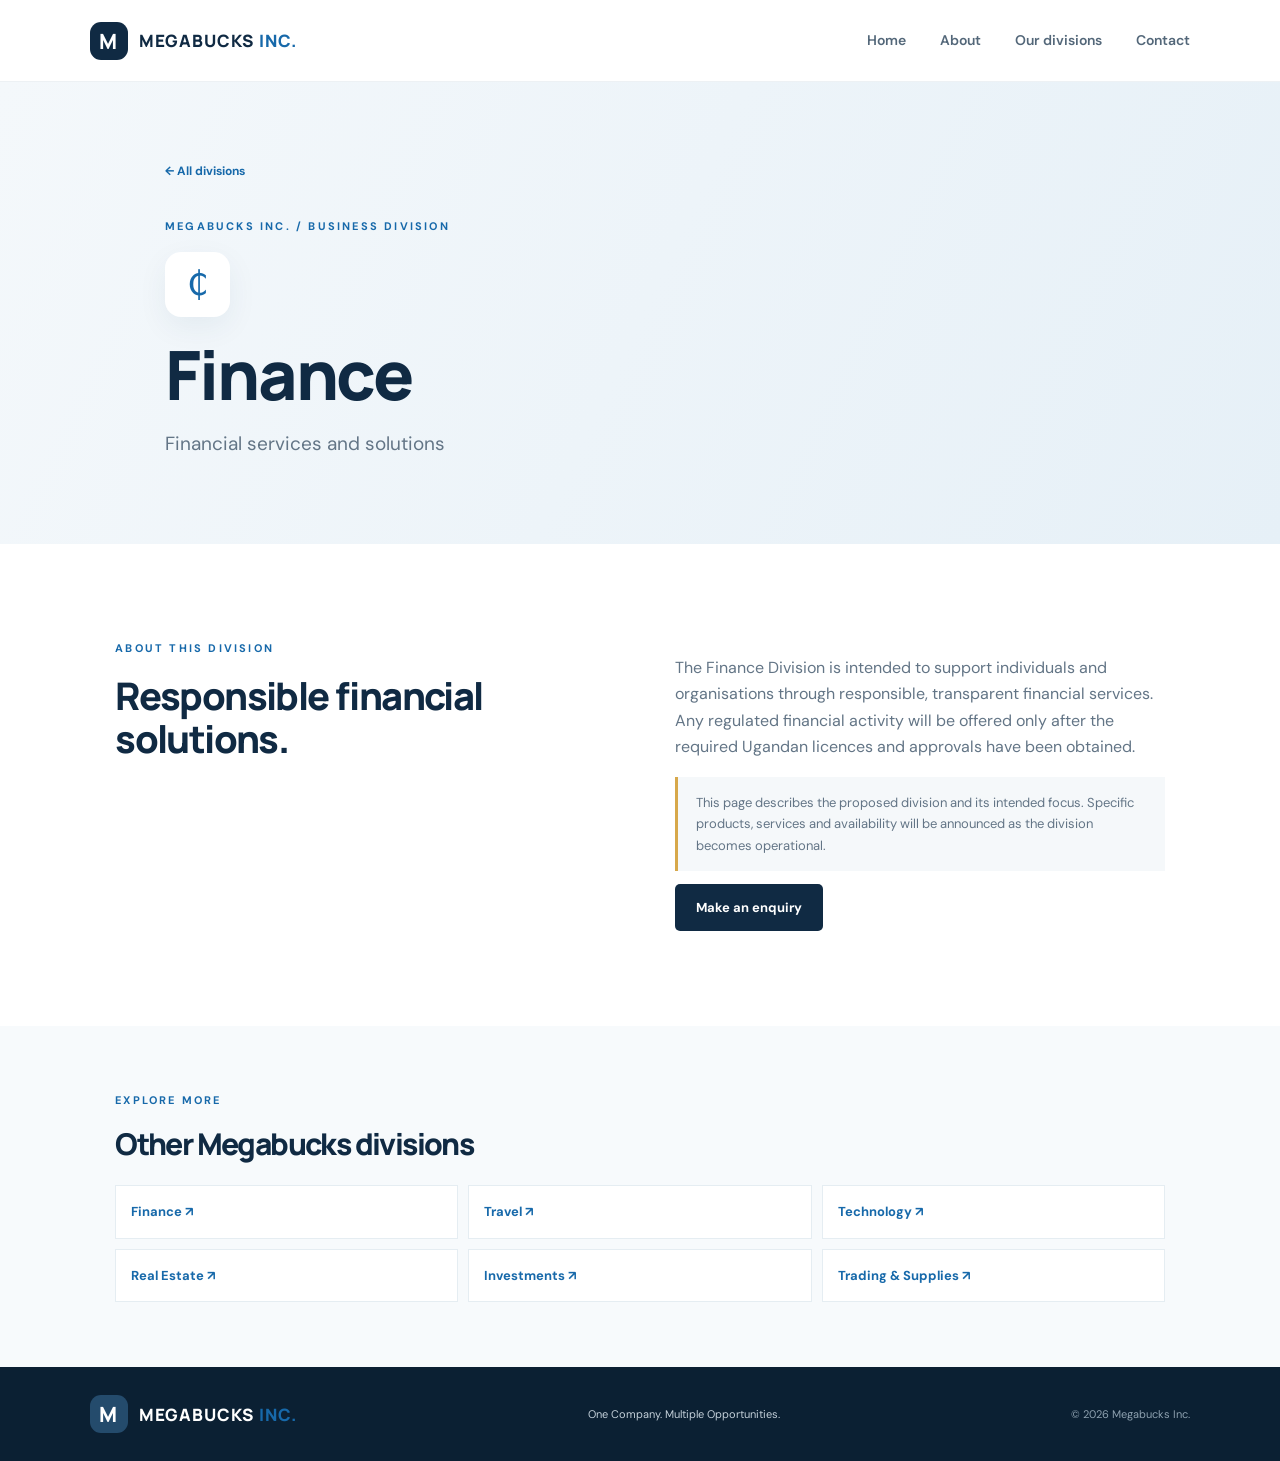
==== finance.html @ 0b972622 "Add files via upload" ====
<!DOCTYPE html>
<html lang="en">
<head>
  <meta charset="UTF-8"><meta name="viewport" content="width=device-width, initial-scale=1.0">
  <meta name="description" content="Megabucks Inc. Finance Division.">
  <title>Finance | Megabucks Inc.</title>
  <link rel="stylesheet" href="css/main.css"><link rel="stylesheet" href="css/finance.css">
</head>
<body class="division-page finance-page">
  <header class="site-header">
    <a class="brand" href="index.html"><span class="brand-mark">M</span><span>MEGABUCKS<span class="brand-inc"> INC.</span></span></a>
    <button class="menu-toggle" aria-label="Toggle navigation" aria-expanded="false">☰</button>
    <nav class="nav"><a href="index.html">Home</a><a href="index.html#about">About</a><a href="index.html#divisions">Our divisions</a><a href="index.html#contact">Contact</a></nav>
  </header>
  <main>
    <section class="division-hero">
      <div class="division-hero-inner"><a class="back-link" href="index.html#divisions">← All divisions</a><p class="eyebrow">Megabucks Inc. / Business division</p><div class="division-symbol">₵</div><h1>Finance</h1><p class="division-subtitle">Financial services and solutions</p></div>
    </section>
    <section class="section division-detail">
      <div><p class="eyebrow">About this division</p><h2>Responsible financial solutions.</h2></div>
      <div><p>The Finance Division is intended to support individuals and organisations through responsible, transparent financial services. Any regulated financial activity will be offered only after the required Ugandan licences and approvals have been obtained.</p><p class="division-note">This page describes the proposed division and its intended focus. Specific products, services and availability will be announced as the division becomes operational.</p><a class="btn btn-primary" href="index.html#contact">Make an enquiry</a></div>
    </section>
    <section class="other-divisions"><div class="section"><p class="eyebrow">Explore more</p><h2>Other Megabucks divisions</h2><div class="other-links"><a href="finance.html">Finance ↗</a><a href="travel.html">Travel ↗</a><a href="technology.html">Technology ↗</a><a href="real-estate.html">Real Estate ↗</a><a href="investments.html">Investments ↗</a><a href="trading.html">Trading & Supplies ↗</a></div></div></section>
  </main>
  <footer class="footer"><a class="brand footer-brand" href="index.html"><span class="brand-mark">M</span><span>MEGABUCKS<span class="brand-inc"> INC.</span></span></a><p>One Company. Multiple Opportunities.</p><span>© <span id="year"></span> Megabucks Inc.</span></footer>
  <script src="js/main.js"></script>
</body></html>
---- css/main.css ----
@import url('https://fonts.googleapis.com/css2?family=DM+Sans:wght@400;500;600;700&family=Manrope:wght@400;500;600;700;800&display=swap');
:root{--navy:#102a43;--blue:#1769aa;--sky:#eaf3fa;--ink:#172b3a;--muted:#637586;--line:#dce5ec;--white:#fff;--gold:#d7a84b}
*{box-sizing:border-box}html{scroll-behavior:smooth}body{margin:0;font-family:'DM Sans',Arial,sans-serif;color:var(--ink);background:#fff;line-height:1.65}a{color:inherit;text-decoration:none}.site-header{height:82px;padding:0 7%;display:flex;align-items:center;justify-content:space-between;border-bottom:1px solid #edf1f4;background:#fff;position:sticky;top:0;z-index:10}.brand{display:flex;align-items:center;gap:11px;font:800 17px Manrope,sans-serif;letter-spacing:1.1px;color:var(--navy)}.brand-mark{width:38px;height:38px;border-radius:11px;background:var(--navy);color:white;display:grid;place-items:center;font:800 21px Manrope}.brand-inc{color:var(--blue)}.nav{display:flex;gap:34px;font-size:14px;font-weight:600;color:#536779}.nav a:hover,.nav a.active{color:var(--blue)}.menu-toggle{display:none;border:0;background:none;font-size:25px;color:var(--navy)}.hero{padding:92px 9% 100px;min-height:570px;background:linear-gradient(115deg,#f5f9fc 0%,#edf5fb 57%,#e3eff8 100%);display:grid;grid-template-columns:1.1fr .9fr;align-items:center;gap:50px;overflow:hidden}.eyebrow{font-size:11px;letter-spacing:2.2px;text-transform:uppercase;font-weight:700;color:var(--blue);margin:0 0 17px}.hero h1,.section h2,.statement h2{font:800 clamp(38px,5vw,65px)/1.12 Manrope,sans-serif;letter-spacing:-2.5px;color:var(--navy);margin:0}.hero h1 span,.statement h2 span{color:var(--blue)}.hero-copy{max-width:510px;color:#526879;font-size:18px;margin:24px 0 30px}.hero-actions{display:flex;gap:13px;flex-wrap:wrap}.btn{padding:13px 21px;border-radius:5px;font-size:13px;font-weight:700;display:inline-block}.btn-primary{background:var(--navy);color:white}.btn-primary:hover{background:var(--blue)}.btn-outline{border:1px solid #b8c9d7;color:var(--navy)}.hero-art{height:360px;position:relative;display:grid;place-items:center}.orbit{position:absolute;border:1px solid #c5d9e8;border-radius:50%;width:330px;height:330px}.orbit-two{width:250px;height:250px;border-color:#b0cce0}.hero-monogram{width:175px;height:175px;border-radius:48px;background:linear-gradient(145deg,#173f65,#0b2742);color:#fff;display:grid;place-items:center;font:800 95px Manrope;box-shadow:0 25px 60px #173f6533;transform:rotate(-8deg)}.hero-monogram span{font-size:34px;color:#e1b95e;position:absolute;right:35px;top:32px}.float-card{position:absolute;background:#fff;padding:13px 18px;border-radius:7px;box-shadow:0 10px 35px #183d5a18;font-size:12px;color:#4f6373}.float-card b{color:var(--blue);margin-left:8px}.card-top{top:45px;right:0}.card-bottom{bottom:45px;left:0}.dot{display:inline-block;width:7px;height:7px;background:#41a67a;border-radius:50%;margin-right:8px}.trust-strip{display:flex;align-items:center;justify-content:center;gap:25px;padding:22px 5%;font-size:10px;letter-spacing:1.7px;font-weight:700;color:#708393;border-bottom:1px solid #edf1f4}.trust-strip i{height:4px;width:4px;border-radius:50%;background:var(--gold)}.section{padding:95px 9%}.section-heading{margin-bottom:42px}.section h2{font-size:clamp(32px,4vw,46px);letter-spacing:-1.6px}.about-grid{display:grid;grid-template-columns:1fr 1fr;gap:80px}.lead{font:600 23px/1.5 Manrope;color:#36536a;margin:0}.about-grid>div{color:var(--muted);max-width:520px}.text-link{display:inline-block;color:var(--blue);font-weight:700;font-size:13px;margin-top:13px}.text-link span{margin-left:8px}.divisions-section{background:#f7fafc}.heading-row{display:flex;justify-content:space-between;align-items:end;gap:30px}.section-intro{max-width:330px;color:var(--muted);font-size:14px;margin:0 0 5px}.division-grid{display:grid;grid-template-columns:repeat(3,1fr);gap:17px}.division-card{background:#fff;border:1px solid #e5edf2;padding:27px 25px 25px;min-height:255px;transition:.2s;display:flex;flex-direction:column}.division-card:hover{transform:translateY(-5px);box-shadow:0 15px 35px #173f6510;border-color:#b8d1e3}.card-icon{width:43px;height:43px;border-radius:10px;background:var(--sky);color:var(--blue);display:grid;place-items:center;font-size:23px;margin-bottom:20px}.card-number{font-size:9px;letter-spacing:1.7px;color:#8798a6;font-weight:700}.division-card h3{font:700 20px Manrope;color:var(--navy);margin:8px 0}.division-card p{font-size:13px;color:var(--muted);margin:0 0 22px}.card-link{font-size:12px;color:var(--blue);font-weight:700;margin-top:auto}.statement{background:var(--navy);color:#fff;text-align:center;padding:88px 20px}.statement .eyebrow{color:#e1b95e}.statement h2{color:#fff;font-size:clamp(38px,5vw,58px)}.statement>p:last-child{color:#c4d2de;margin:20px auto 0;max-width:470px}.contact-section{display:grid;grid-template-columns:1.2fr .8fr;gap:70px;align-items:center}.contact-section h2{font-size:42px}.contact-section>div:first-child>p:last-child{color:var(--muted);max-width:470px}.contact-panel{padding:28px;border:1px solid var(--line);border-radius:8px}.contact-label{font-size:10px;text-transform:uppercase;letter-spacing:1.5px;color:var(--muted);font-weight:700}.contact-panel>a{font:700 20px Manrope;color:var(--blue);overflow-wrap:anywhere}.small-note{font-size:11px;color:#8998a4;margin-bottom:0}.footer{background:#0b2033;color:#c4d0da;padding:28px 7%;display:flex;align-items:center;justify-content:space-between;gap:20px;font-size:11px}.footer-brand{color:#fff}.footer-brand .brand-mark{background:#244b6c}.footer>p{margin:0}.footer>span{color:#8ea1b0}
@media(max-width:800px){.site-header{height:70px;padding:0 5%}.menu-toggle{display:block}.nav{display:none;position:absolute;top:70px;left:0;right:0;background:white;padding:18px 6%;flex-direction:column;gap:17px;border-bottom:1px solid var(--line)}.nav.open{display:flex}.hero{padding:65px 7%;grid-template-columns:1fr;gap:20px}.hero-art{height:280px}.orbit{width:260px;height:260px}.orbit-two{width:200px;height:200px}.hero-monogram{width:135px;height:135px;font-size:75px}.hero-monogram span{right:30px;top:25px}.trust-strip{flex-wrap:wrap;gap:12px;text-align:center}.section{padding:70px 7%}.about-grid,.contact-section{grid-template-columns:1fr;gap:25px}.heading-row{display:block}.section-intro{margin-top:15px}.division-grid{grid-template-columns:repeat(2,1fr)}.footer{flex-wrap:wrap}.footer>p{order:3;width:100%}}
@media(max-width:520px){.hero h1{font-size:43px}.hero-copy{font-size:16px}.division-grid{grid-template-columns:1fr}.division-card{min-height:220px}.contact-section h2{font-size:34px}.footer{align-items:flex-start;flex-direction:column}.trust-strip{font-size:9px}}
---- css/finance.css ----
.finance-page .division-hero{background:linear-gradient(115deg,#f4f8fb,#e6f0f7);padding:75px 9% 85px;}
.finance-page .division-hero-inner{max-width:950px;margin:auto;}
.finance-page .back-link{font-size:12px;font-weight:700;color:#1769aa;display:inline-block;margin-bottom:35px}
.finance-page .division-symbol{width:65px;height:65px;border-radius:16px;background:#fff;color:#1769aa;display:grid;place-items:center;font-size:34px;box-shadow:0 10px 30px #173f6510;margin-bottom:20px}
.finance-page .division-hero h1{font:800 clamp(42px,6vw,68px)/1.1 Manrope,sans-serif;color:#102a43;letter-spacing:-2px;margin:0}
.finance-page .division-subtitle{font-size:19px;color:#637586;margin:16px 0 0;max-width:600px}
.finance-page .division-detail{display:grid;grid-template-columns:1fr 1fr;gap:70px;align-items:start}
.finance-page .division-detail h2{font-size:38px}
.finance-page .division-detail>div:nth-child(2){color:#637586;max-width:580px}
.finance-page .division-note{padding:15px 18px;background:#f5f8fa;border-left:3px solid #d7a84b;font-size:13px}
.finance-page .other-divisions{background:#f7fafc}
.finance-page .other-divisions .section{padding-top:65px;padding-bottom:65px}
.finance-page .other-divisions h2{font-size:30px;margin-bottom:25px}
.finance-page .other-links{display:grid;grid-template-columns:repeat(3,1fr);gap:10px}
.finance-page .other-links a{padding:15px;background:#fff;border:1px solid #e5edf2;font-size:13px;font-weight:700;color:#1769aa}
.finance-page .other-links a:hover{border-color:#1769aa}
@media(max-width:700px){.finance-page .division-hero{padding:55px 7%}.finance-page .division-detail{grid-template-columns:1fr;gap:20px}.finance-page .other-links{grid-template-columns:repeat(2,1fr)}}
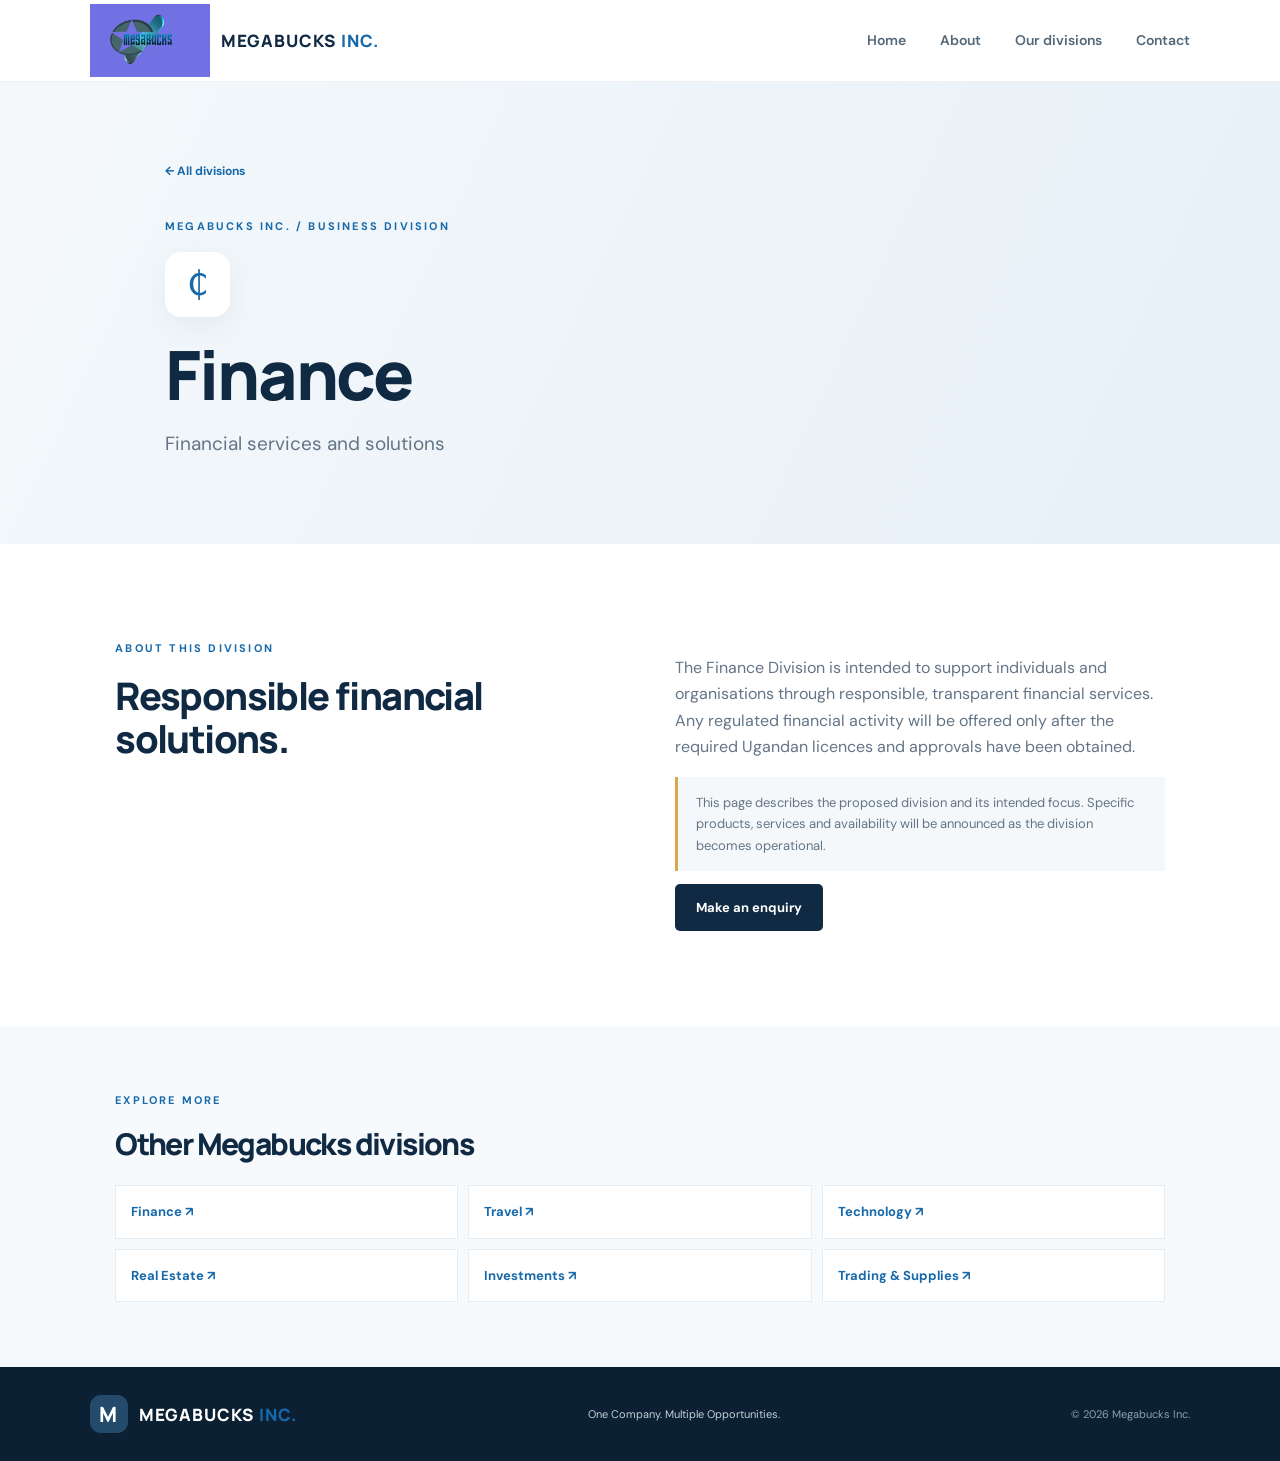
==== commit 12761cd6: "Update finance.html" ====
--- a/finance.html
+++ b/finance.html
@@ -8,7 +8,7 @@
 </head>
 <body class="division-page finance-page">
   <header class="site-header">
-    <a class="brand" href="index.html"><span class="brand-mark">M</span><span>MEGABUCKS<span class="brand-inc"> INC.</span></span></a>
+    <a class="brand" href="index.html"><img src = "meg.jpg" alt = "logo" class = "logo" width = "120px" /></span><span>MEGABUCKS<span class="brand-inc"> INC.</span></span></a>
     <button class="menu-toggle" aria-label="Toggle navigation" aria-expanded="false">☰</button>
     <nav class="nav"><a href="index.html">Home</a><a href="index.html#about">About</a><a href="index.html#divisions">Our divisions</a><a href="index.html#contact">Contact</a></nav>
   </header>
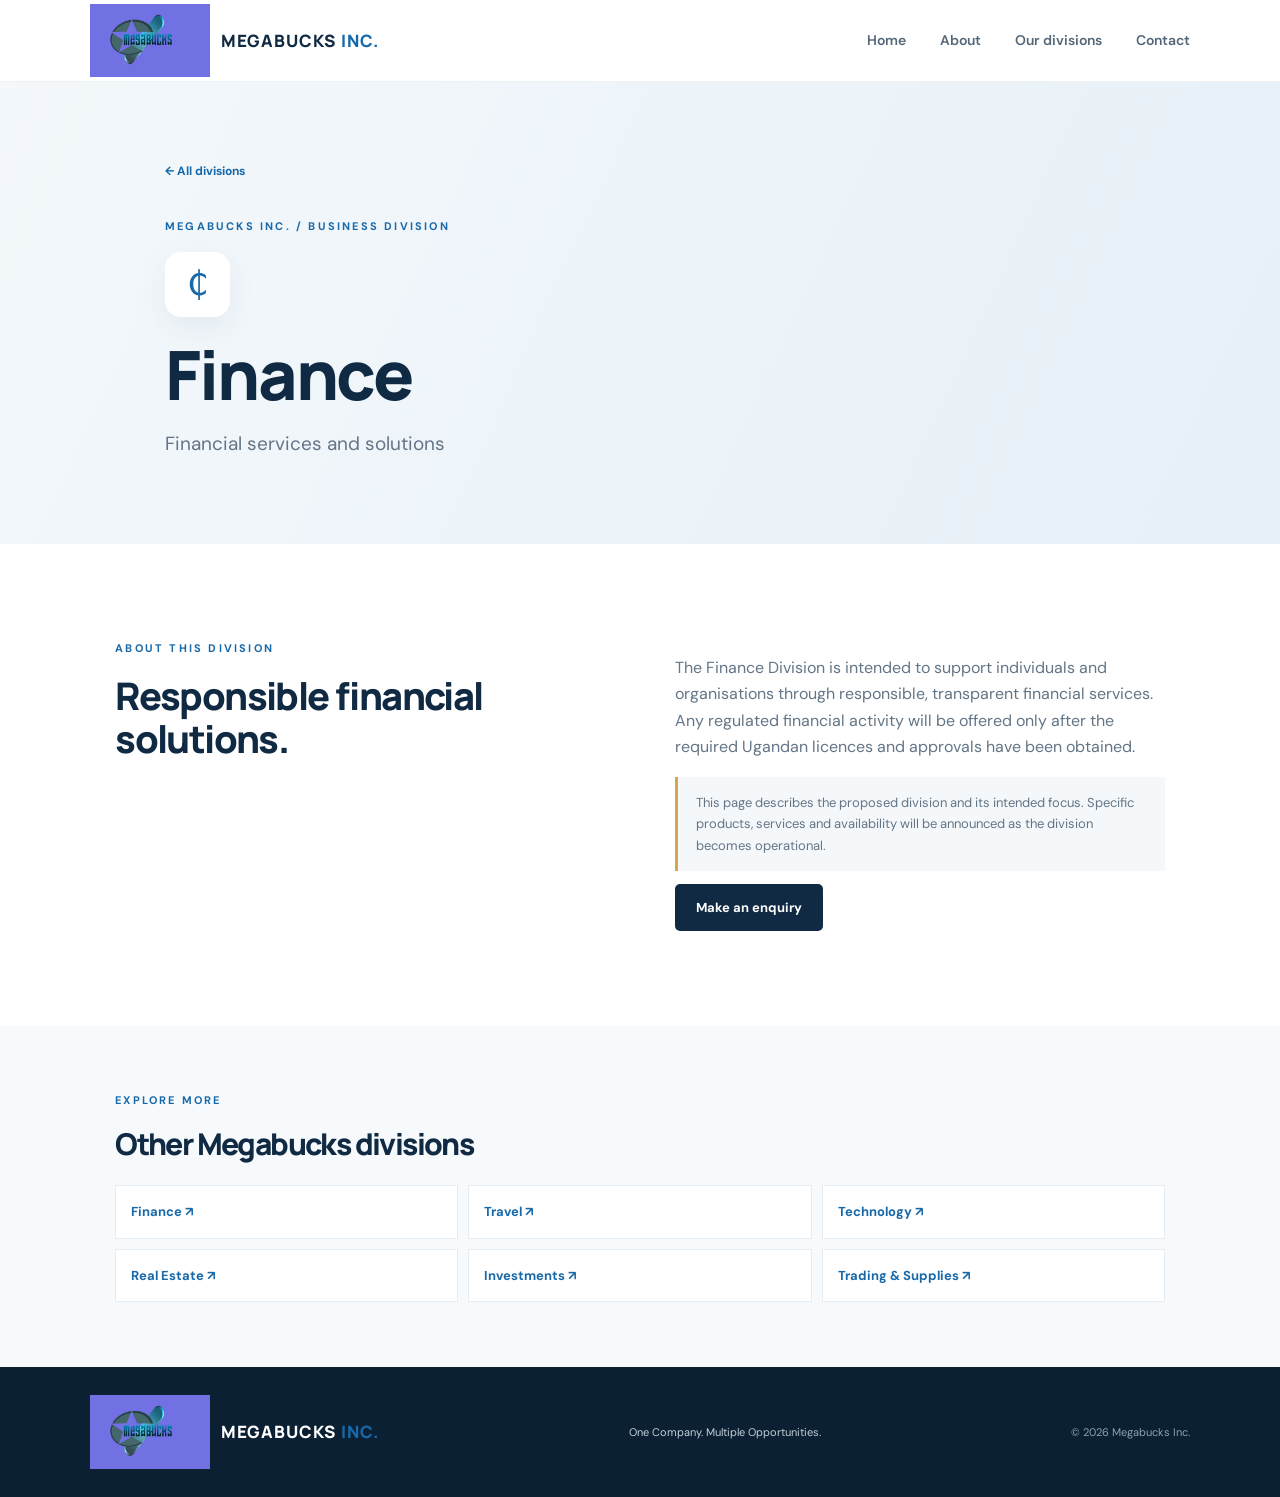
==== commit 009022d1: "Update finance.html" ====
--- a/finance.html
+++ b/finance.html
@@ -8,7 +8,7 @@
 </head>
 <body class="division-page finance-page">
   <header class="site-header">
-    <a class="brand" href="index.html"><img src = "meg.jpg" alt = "logo" class = "logo" width = "120px" /></span><span>MEGABUCKS<span class="brand-inc"> INC.</span></span></a>
+    <a class="brand" href="index.html"><img src = "meg.jpg" alt = "logo" class = "logo" width = "120px" /><span>MEGABUCKS<span class="brand-inc"> INC.</span></span></a>
     <button class="menu-toggle" aria-label="Toggle navigation" aria-expanded="false">☰</button>
     <nav class="nav"><a href="index.html">Home</a><a href="index.html#about">About</a><a href="index.html#divisions">Our divisions</a><a href="index.html#contact">Contact</a></nav>
   </header>
@@ -22,6 +22,6 @@
     </section>
     <section class="other-divisions"><div class="section"><p class="eyebrow">Explore more</p><h2>Other Megabucks divisions</h2><div class="other-links"><a href="finance.html">Finance ↗</a><a href="travel.html">Travel ↗</a><a href="technology.html">Technology ↗</a><a href="real-estate.html">Real Estate ↗</a><a href="investments.html">Investments ↗</a><a href="trading.html">Trading & Supplies ↗</a></div></div></section>
   </main>
-  <footer class="footer"><a class="brand footer-brand" href="index.html"><span class="brand-mark">M</span><span>MEGABUCKS<span class="brand-inc"> INC.</span></span></a><p>One Company. Multiple Opportunities.</p><span>© <span id="year"></span> Megabucks Inc.</span></footer>
+  <footer class="footer"><a class="brand footer-brand" href="index.html"><img src = "meg.jpg" alt = "logo" class = "logo" width = "120px" /><span>MEGABUCKS<span class="brand-inc"> INC.</span></span></a><p>One Company. Multiple Opportunities.</p><span>© <span id="year"></span> Megabucks Inc.</span></footer>
   <script src="js/main.js"></script>
 </body></html>
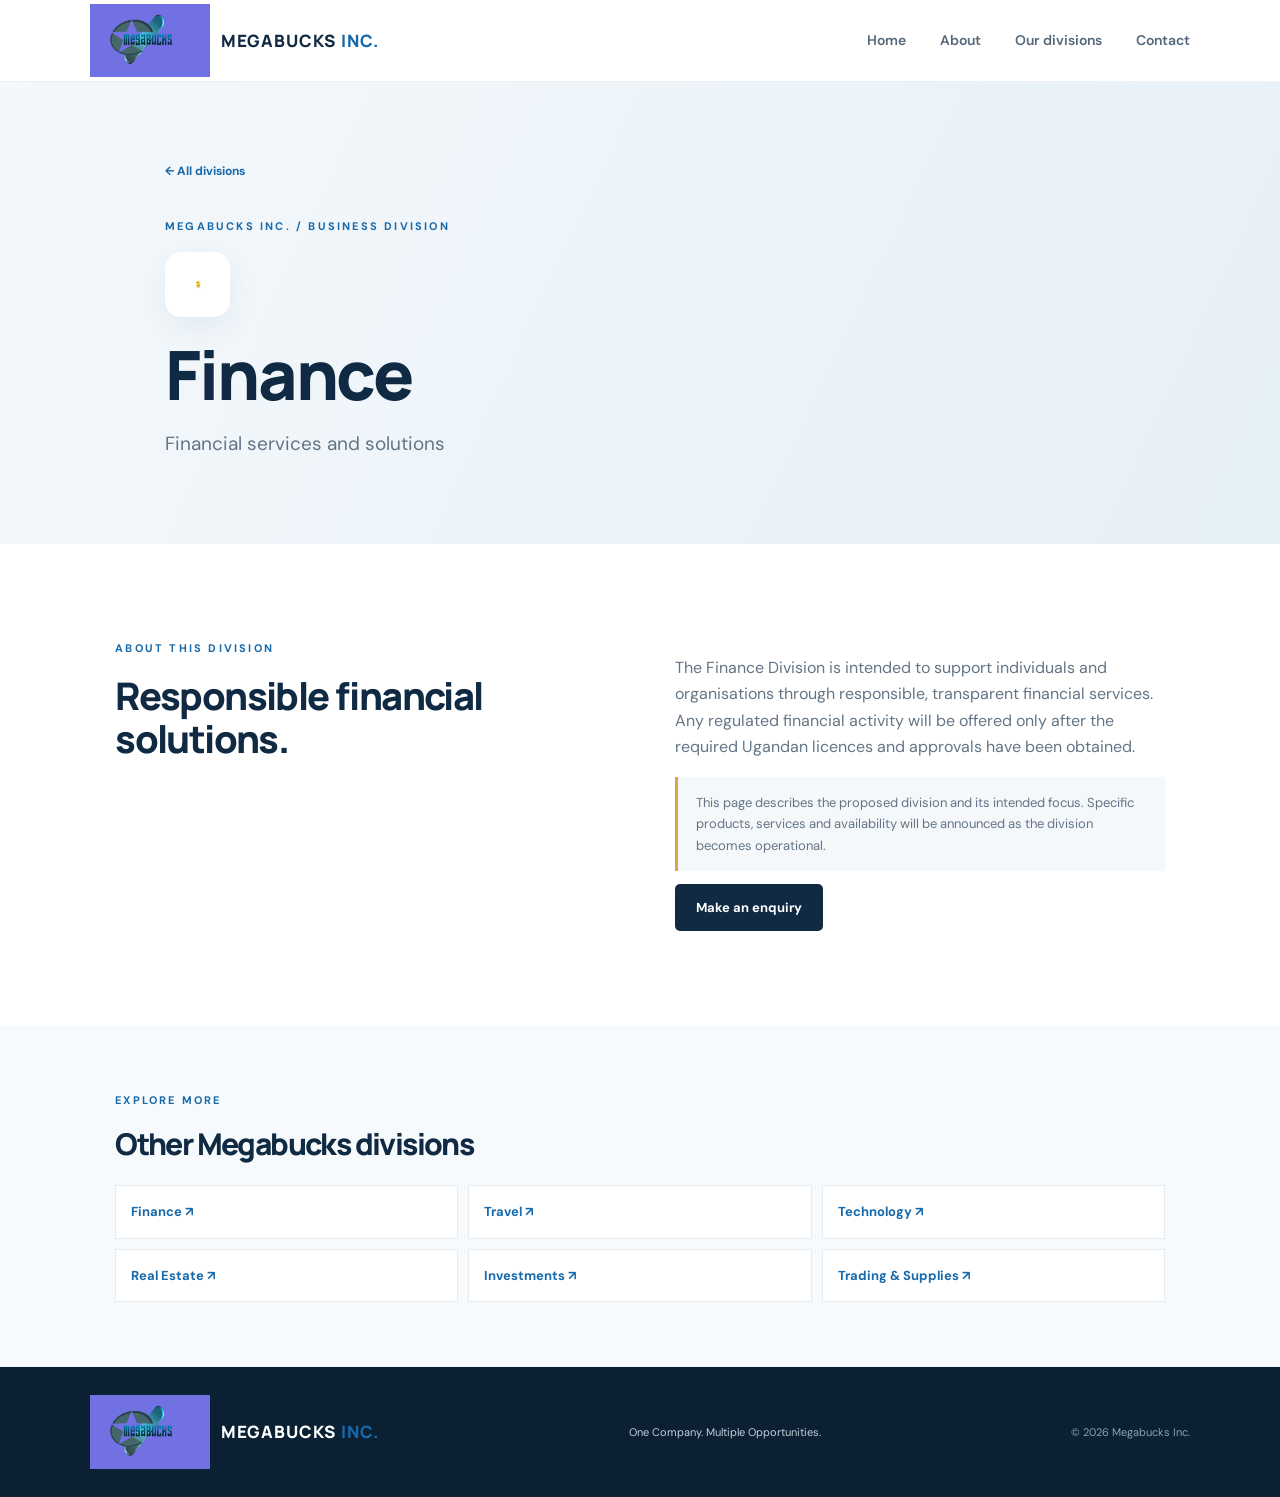
==== commit e4c801b6: "Update finance.html" ====
--- a/finance.html
+++ b/finance.html
@@ -14,7 +14,7 @@
   </header>
   <main>
     <section class="division-hero">
-      <div class="division-hero-inner"><a class="back-link" href="index.html#divisions">← All divisions</a><p class="eyebrow">Megabucks Inc. / Business division</p><div class="division-symbol">₵</div><h1>Finance</h1><p class="division-subtitle">Financial services and solutions</p></div>
+      <div class="division-hero-inner"><a class="back-link" href="index.html#divisions">← All divisions</a><p class="eyebrow">Megabucks Inc. / Business division</p><div class="division-symbol"><img src = "dollar.jpg" alt = "logo" class = "logo" width = "10px" /></div><h1>Finance</h1><p class="division-subtitle">Financial services and solutions</p></div>
     </section>
     <section class="section division-detail">
       <div><p class="eyebrow">About this division</p><h2>Responsible financial solutions.</h2></div>
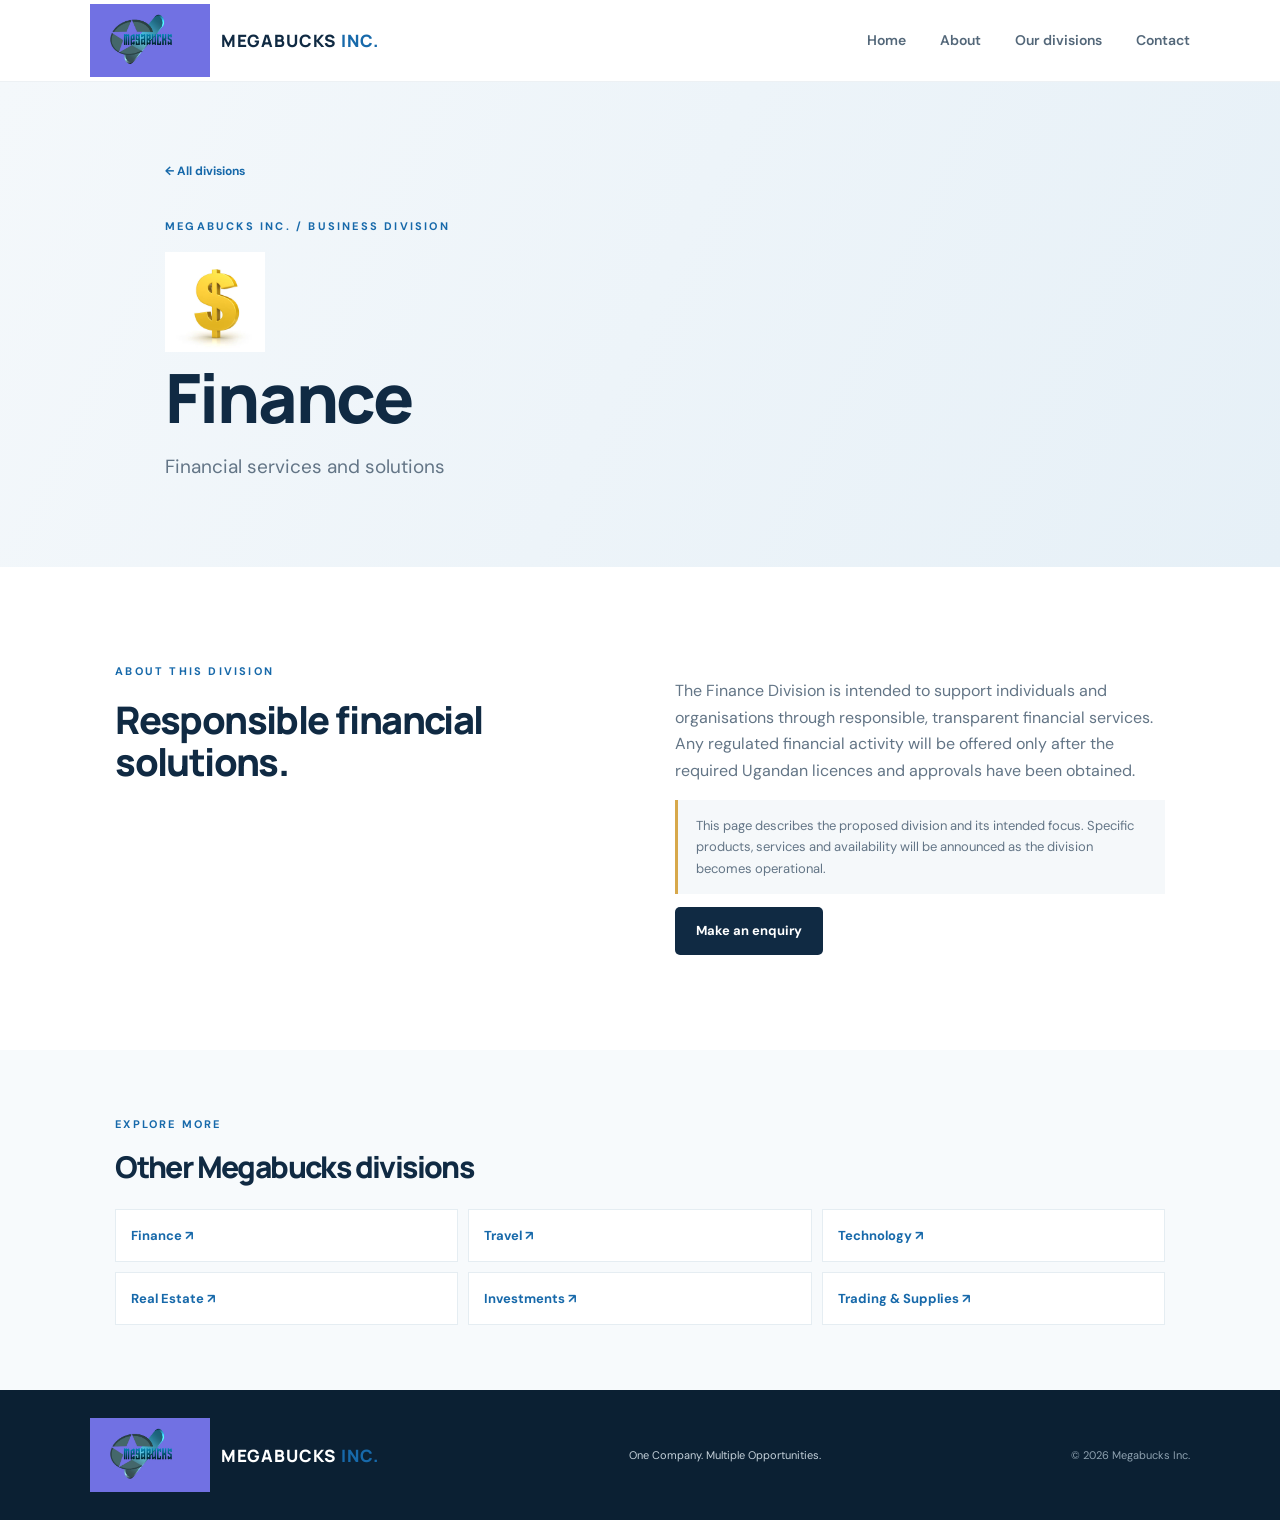
==== commit fcb2417d: "Update finance.html" ====
--- a/finance.html
+++ b/finance.html
@@ -14,7 +14,7 @@
   </header>
   <main>
     <section class="division-hero">
-      <div class="division-hero-inner"><a class="back-link" href="index.html#divisions">← All divisions</a><p class="eyebrow">Megabucks Inc. / Business division</p><div class="division-symbol"><img src = "dollar.jpg" alt = "logo" class = "logo" width = "10px" /></div><h1>Finance</h1><p class="division-subtitle">Financial services and solutions</p></div>
+      <div class="division-hero-inner"><a class="back-link" href="index.html#divisions">← All divisions</a><p class="eyebrow">Megabucks Inc. / Business division</p><img src = "dollar.jpg" alt = "logo" class = "logo" width = "100px" /><h1>Finance</h1><p class="division-subtitle">Financial services and solutions</p></div>
     </section>
     <section class="section division-detail">
       <div><p class="eyebrow">About this division</p><h2>Responsible financial solutions.</h2></div>
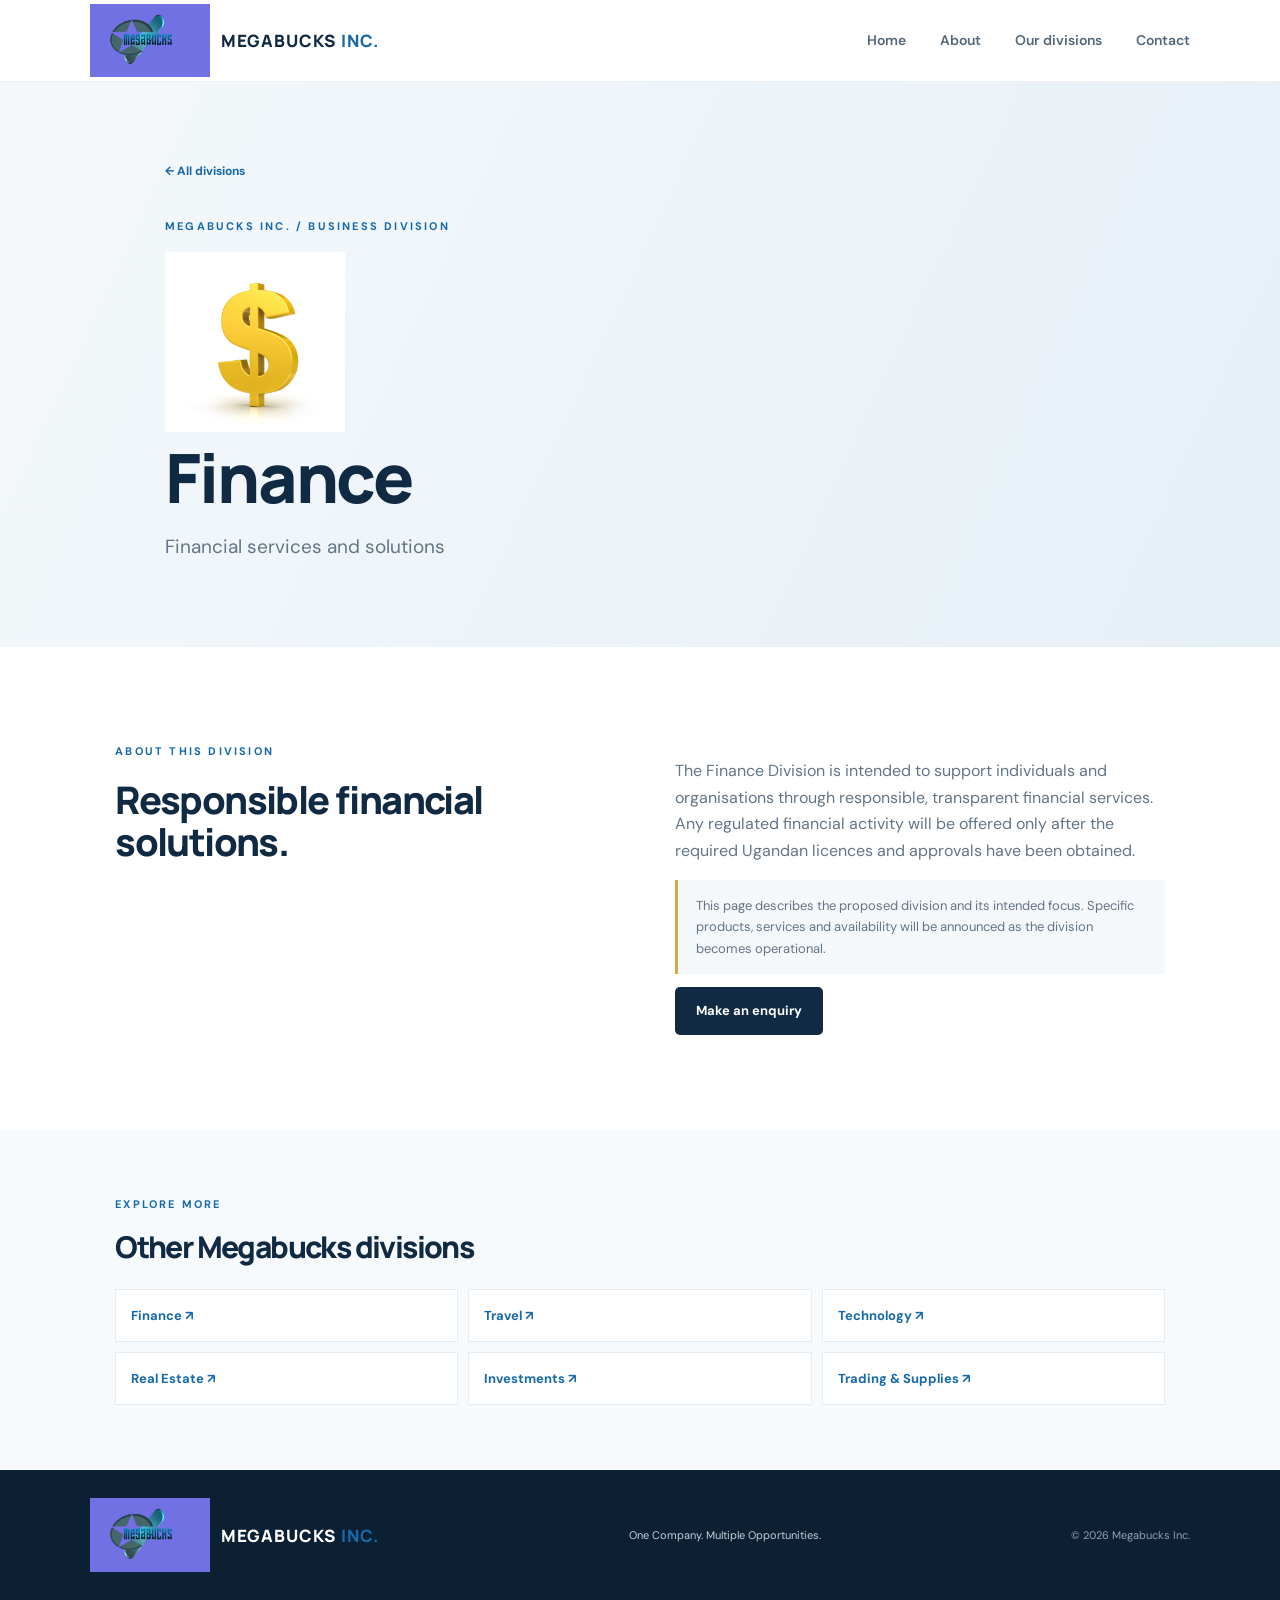
==== commit 0695af3d: "Update finance.html" ====
--- a/finance.html
+++ b/finance.html
@@ -14,7 +14,7 @@
   </header>
   <main>
     <section class="division-hero">
-      <div class="division-hero-inner"><a class="back-link" href="index.html#divisions">← All divisions</a><p class="eyebrow">Megabucks Inc. / Business division</p><img src = "dollar.jpg" alt = "logo" class = "logo" width = "100px" /><h1>Finance</h1><p class="division-subtitle">Financial services and solutions</p></div>
+      <div class="division-hero-inner"><a class="back-link" href="index.html#divisions">← All divisions</a><p class="eyebrow">Megabucks Inc. / Business division</p><img src = "dollar.jpg" alt = "logo" class = "logo" width = "180px" /><h1>Finance</h1><p class="division-subtitle">Financial services and solutions</p></div>
     </section>
     <section class="section division-detail">
       <div><p class="eyebrow">About this division</p><h2>Responsible financial solutions.</h2></div>
